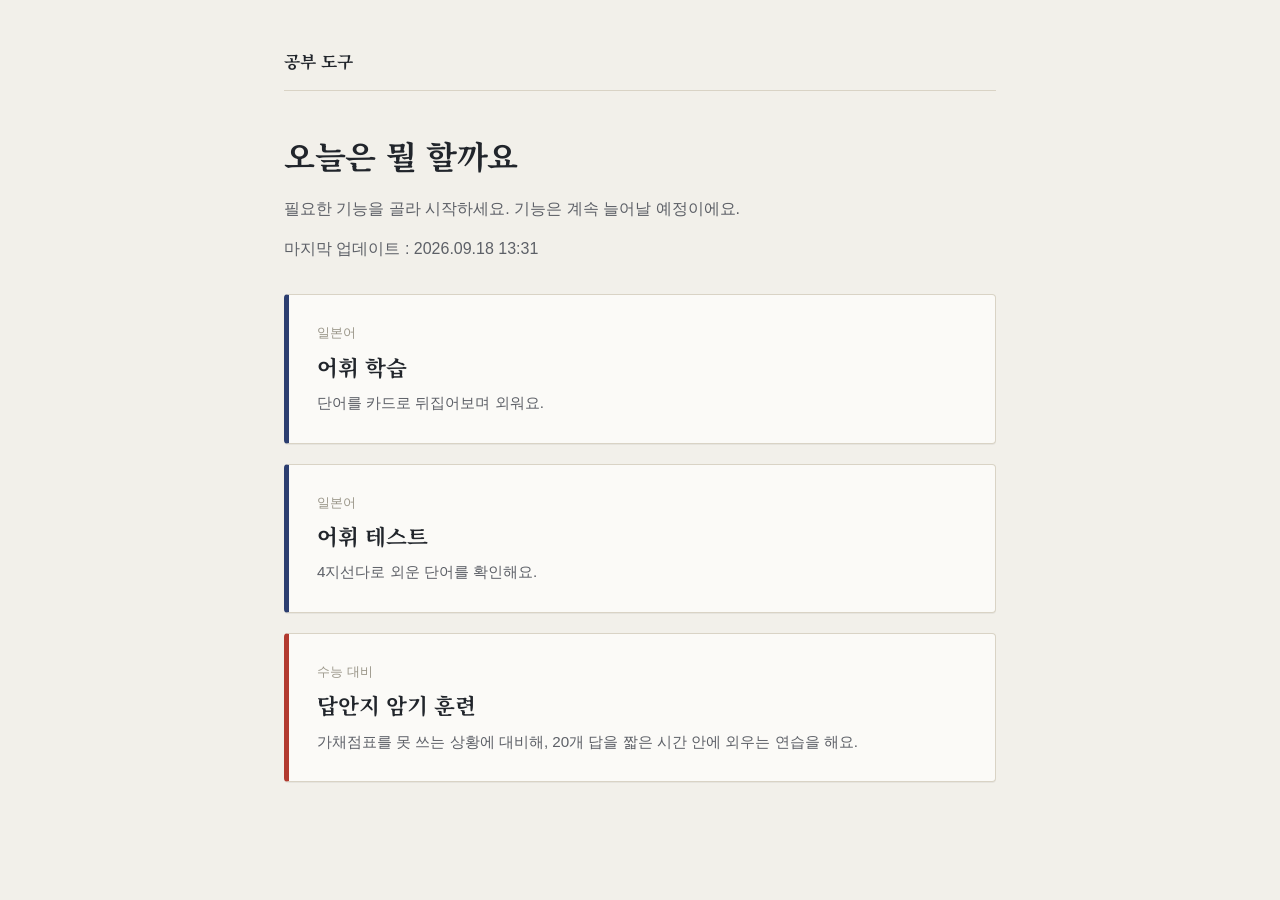
==== index.html @ 59b7ee22 "한자/히라가나/전부로 변경" ====
<!DOCTYPE html>
<html lang="ko">
<head>
<meta charset="UTF-8">
<meta name="viewport" content="width=device-width, initial-scale=1.0">
<title>공부 도구</title>
<link rel="stylesheet" href="css/style.css">
</head>
<body>
<div class="page">

  <div class="topbar">
    <div class="brand">공부 도구</div>
  </div>

  <h1>오늘은 뭘 할까요</h1>
  <p style="color:var(--ink-soft)">필요한 기능을 골라 시작하세요. 기능은 계속 늘어날 예정이에요.</p>
  <p style="color:var(--ink-soft)">마지막 업데이트 : 2026.09.18 13:31</p>

  <div class="tiles">
    <a class="tile vocab" href="vocab.html">
      <div class="kicker">일본어</div>
      <h2>어휘 학습</h2>
      <p>단어를 카드로 뒤집어보며 외워요.</p>
    </a>

    <a class="tile vocab" href="quiz.html">
      <div class="kicker">일본어</div>
      <h2>어휘 테스트</h2>
      <p>4지선다로 외운 단어를 확인해요.</p>
    </a>

    <a class="tile csat" href="csat.html">
      <div class="kicker">수능 대비</div>
      <h2>답안지 암기 훈련</h2>
      <p>가채점표를 못 쓰는 상황에 대비해, 20개 답을 짧은 시간 안에 외우는 연습을 해요.</p>
    </a>
  </div>

</div>
</body>
</html>
---- css/style.css ----
@import url('https://fonts.googleapis.com/css2?family=Noto+Serif+KR:wght@500;700&family=Pretendard&display=swap');

:root {
  --paper: #f2f0ea;
  --paper-line: #d9d3c5;
  --card: #fbfaf7;
  --ink: #21252b;
  --ink-soft: #5d6067;
  --ink-faint: #9a9689;

  --vocab: #2c3e70;
  --vocab-soft: #e7eaf3;

  --csat: #b23a2f;
  --csat-soft: #f5e4e1;

  --radius: 4px;
  --shadow: 0 1px 0 rgba(33,37,43,0.06);
}

* { box-sizing: border-box; }

html, body {
  margin: 0;
  padding: 0;
  background: var(--paper);
  color: var(--ink);
  font-family: 'Pretendard', -apple-system, 'Apple SD Gothic Neo', 'Malgun Gothic', sans-serif;
  line-height: 1.55;
}

h1, h2, h3 {
  font-family: 'Noto Serif KR', 'Batang', serif;
  font-weight: 700;
  margin: 0 0 0.4em 0;
  letter-spacing: -0.01em;
}

a { color: inherit; }

.page {
  max-width: 760px;
  margin: 0 auto;
  padding: 48px 24px 96px;
}

.topbar {
  display: flex;
  align-items: baseline;
  justify-content: space-between;
  margin-bottom: 40px;
  padding-bottom: 16px;
  border-bottom: 1px solid var(--paper-line);
}

.topbar .brand {
  font-family: 'Noto Serif KR', serif;
  font-weight: 700;
  font-size: 1.05rem;
}

.topbar nav a {
  text-decoration: none;
  color: var(--ink-soft);
  font-size: 0.92rem;
  margin-left: 20px;
}

.topbar nav a:hover { color: var(--ink); }

/* ---------- Home tiles ---------- */

.tiles {
  display: grid;
  grid-template-columns: 1fr;
  gap: 20px;
  margin-top: 32px;
}

.tile {
  display: block;
  text-decoration: none;
  color: var(--ink);
  background: var(--card);
  border: 1px solid var(--paper-line);
  border-left: 5px solid var(--tile-accent, var(--ink));
  border-radius: var(--radius);
  padding: 28px 28px;
  box-shadow: var(--shadow);
  transition: transform 0.15s ease, box-shadow 0.15s ease;
}

.tile:hover {
  transform: translateY(-2px);
  box-shadow: 0 6px 16px rgba(33,37,43,0.08);
}

.tile.vocab { --tile-accent: var(--vocab); }
.tile.csat { --tile-accent: var(--csat); }

.tile .kicker {
  font-size: 0.82rem;
  color: var(--ink-faint);
  margin-bottom: 6px;
}

.tile h2 { font-size: 1.35rem; margin-bottom: 8px; }
.tile p { margin: 0; color: var(--ink-soft); font-size: 0.95rem; }

/* ---------- Tabs ---------- */

.tabs {
  display: flex;
  gap: 4px;
  margin-bottom: 28px;
  border-bottom: 1px solid var(--paper-line);
}

.tab-btn {
  appearance: none;
  border: none;
  background: transparent;
  padding: 10px 18px;
  font-size: 0.95rem;
  font-family: inherit;
  color: var(--ink-soft);
  cursor: pointer;
  border-bottom: 2px solid transparent;
  margin-bottom: -1px;
}

.tab-btn.active {
  color: var(--ink);
  border-bottom-color: var(--page-accent, var(--ink));
  font-weight: 600;
}

.panel { display: none; }
.panel.active { display: block; }

/* ---------- Buttons ---------- */

.btn {
  appearance: none;
  border: 1px solid var(--paper-line);
  background: var(--card);
  color: var(--ink);
  padding: 10px 18px;
  border-radius: var(--radius);
  font-size: 0.92rem;
  font-family: inherit;
  cursor: pointer;
}

.btn:hover { border-color: var(--ink-faint); }

.btn.primary {
  background: var(--page-accent, var(--ink));
  border-color: var(--page-accent, var(--ink));
  color: #fff;
}

.btn.primary:hover { opacity: 0.92; }

.btn:disabled { opacity: 0.45; cursor: not-allowed; }

.btn-row { display: flex; gap: 10px; flex-wrap: wrap; align-items: center; }

/* ---------- Data box (CSV upload) ---------- */

.data-box {
  border: 1px dashed var(--paper-line);
  border-radius: var(--radius);
  padding: 18px 20px;
  margin-bottom: 32px;
  background: var(--card);
}

.data-box .status {
  font-size: 0.88rem;
  color: var(--ink-soft);
  margin-top: 8px;
}

/* ---------- Flashcard (vocab memorize) ---------- */

.flashcard-wrap {
  display: flex;
  flex-direction: column;
  align-items: center;
  gap: 18px;
}

.flashcard {
  width: 100%;
  max-width: 420px;
  min-height: 220px;
  background: var(--card);
  border: 1px solid var(--paper-line);
  border-top: 3px solid var(--vocab);
  border-radius: var(--radius);
  display: flex;
  flex-direction: column;
  align-items: center;
  justify-content: center;
  padding: 32px 24px;
  cursor: pointer;
  position: relative;
  user-select: none;
}

.flashcard .face-label {
  position: absolute;
  top: 12px;
  left: 16px;
  font-size: 0.75rem;
  color: var(--ink-faint);
}

.flashcard .word {
  font-family: 'Noto Serif KR', serif;
  font-size: 2rem;
  font-weight: 700;
  text-align: center;
}

.flashcard .sub {
  margin-top: 10px;
  color: var(--ink-soft);
  font-size: 1rem;
  text-align: center;
}

.flashcard .hint {
  margin-top: 18px;
  font-size: 0.8rem;
  color: var(--ink-faint);
}

.deck-progress {
  font-size: 0.88rem;
  color: var(--ink-soft);
}

/* ---------- Quiz ---------- */

.quiz-question {
  background: var(--card);
  border: 1px solid var(--paper-line);
  border-top: 3px solid var(--vocab);
  border-radius: var(--radius);
  padding: 28px;
  margin-bottom: 20px;
}

.quiz-question .prompt {
  font-family: 'Noto Serif KR', serif;
  font-size: 1.6rem;
  margin-bottom: 20px;
}

.quiz-choices {
  display: grid;
  gap: 10px;
}

.choice-btn {
  text-align: left;
  padding: 12px 16px;
  border: 1px solid var(--paper-line);
  border-radius: var(--radius);
  background: var(--card);
  font-family: inherit;
  font-size: 0.98rem;
  cursor: pointer;
}

.choice-btn:hover { border-color: var(--vocab); }
.choice-btn.correct { background: #e5f0e6; border-color: #4a7c52; }
.choice-btn.wrong { background: var(--csat-soft); border-color: var(--csat); }

.quiz-result {
  text-align: center;
  padding: 40px 20px;
}

.quiz-result .score {
  font-family: 'Noto Serif KR', serif;
  font-size: 2.4rem;
  font-weight: 700;
  color: var(--vocab);
}

/* ---------- CSAT trainer ---------- */

.timer-select {
  display: flex;
  gap: 10px;
  flex-wrap: wrap;
  margin-bottom: 28px;
}

.timer-opt {
  padding: 10px 20px;
  border: 1px solid var(--paper-line);
  border-radius: var(--radius);
  background: var(--card);
  cursor: pointer;
  font-family: inherit;
}

.timer-opt.active {
  border-color: var(--csat);
  background: var(--csat-soft);
  font-weight: 600;
}

.omr-grid {
  background: var(--card);
  border: 1px solid var(--paper-line);
  border-radius: var(--radius);
  padding: 24px;
}

.omr-row {
  display: grid;
  grid-template-columns: 32px repeat(5, 1fr);
  align-items: center;
  gap: 8px;
  padding: 6px 0;
  border-bottom: 1px solid var(--paper-line);
}

.omr-row:last-child { border-bottom: none; }

.omr-num {
  font-size: 0.85rem;
  color: var(--ink-faint);
  text-align: right;
  padding-right: 6px;
}

.omr-bubble {
  width: 34px;
  height: 34px;
  border-radius: 50%;
  border: 1.5px solid var(--ink-faint);
  display: flex;
  align-items: center;
  justify-content: center;
  font-size: 0.85rem;
  color: var(--ink-soft);
  margin: 0 auto;
  background: var(--paper);
  cursor: default;
}

.omr-bubble.filled {
  background: var(--csat);
  border-color: var(--csat);
  color: #fff;
}

.omr-bubble.clickable { cursor: pointer; }
.omr-bubble.clickable:hover { border-color: var(--csat); }

.omr-bubble.answer-correct {
  background: #4a7c52;
  border-color: #4a7c52;
  color: #fff;
}

.omr-bubble.answer-wrong {
  background: var(--csat);
  border-color: var(--csat);
  color: #fff;
}

.timer-display {
  text-align: center;
  font-family: 'Noto Serif KR', serif;
  font-size: 3rem;
  font-weight: 700;
  color: var(--csat);
  margin-bottom: 20px;
}

.csat-result {
  text-align: center;
  padding: 30px 20px;
}

.csat-result .score {
  font-family: 'Noto Serif KR', serif;
  font-size: 2.4rem;
  font-weight: 700;
  color: var(--csat);
}

.center { text-align: center; }
.mt-24 { margin-top: 24px; }
.hidden { display: none !important; }

@media (max-width: 480px) {
  .flashcard .word { font-size: 1.5rem; }
  .omr-bubble { width: 28px; height: 28px; font-size: 0.75rem; }
}
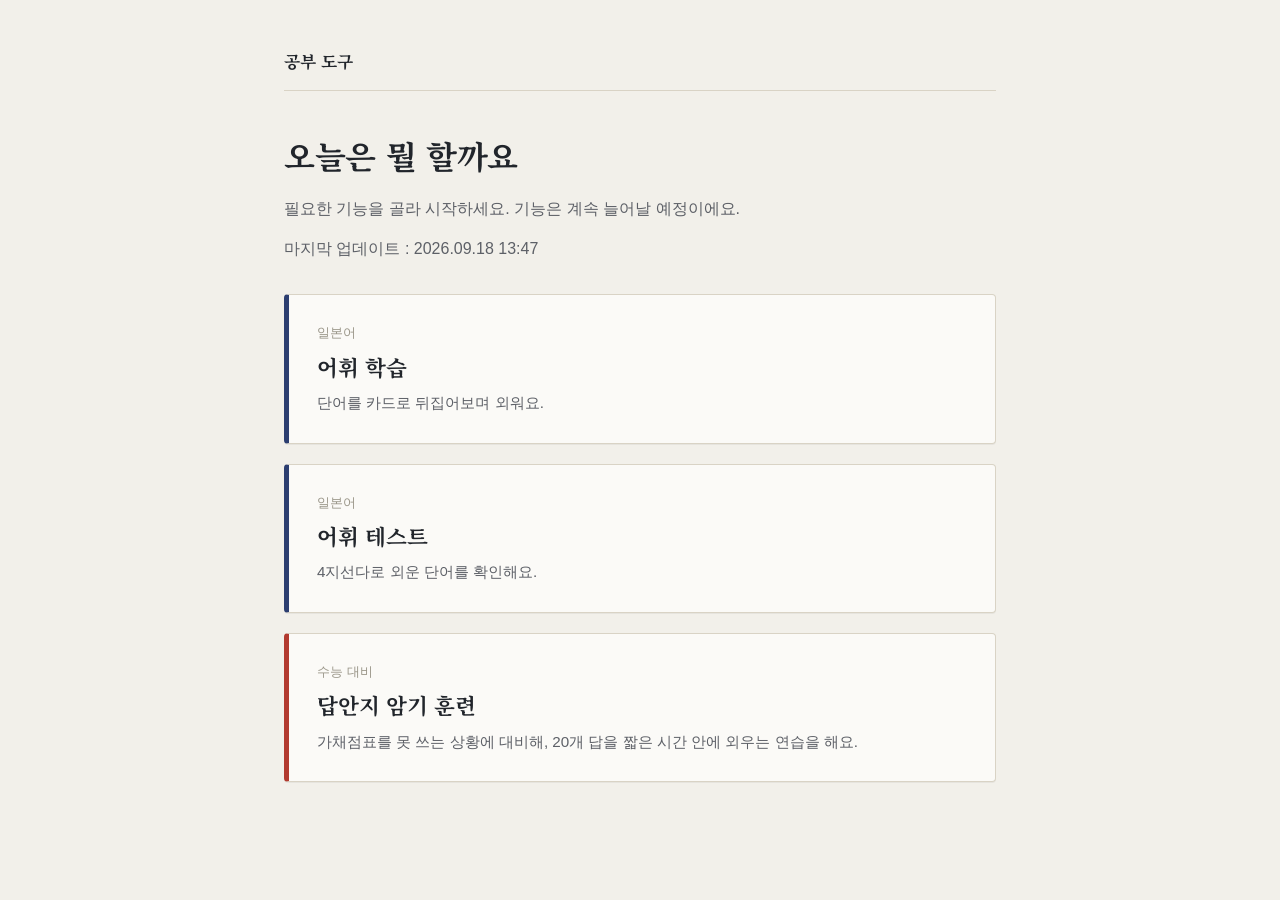
==== commit bc1b4f60: "암기 방식 추가" ====
--- a/index.html
+++ b/index.html
@@ -15,7 +15,7 @@
 
   <h1>오늘은 뭘 할까요</h1>
   <p style="color:var(--ink-soft)">필요한 기능을 골라 시작하세요. 기능은 계속 늘어날 예정이에요.</p>
-  <p style="color:var(--ink-soft)">마지막 업데이트 : 2026.09.18 13:31</p>
+  <p style="color:var(--ink-soft)">마지막 업데이트 : 2026.09.18 13:47</p>
 
   <div class="tiles">
     <a class="tile vocab" href="vocab.html">
--- a/css/style.css
+++ b/css/style.css
@@ -401,7 +401,77 @@
 .mt-24 { margin-top: 24px; }
 .hidden { display: none !important; }
 
+/* ---------- Word list (단어보기) ---------- */
+
+.word-list {
+  border: 1px solid var(--paper-line);
+  border-radius: var(--radius);
+  overflow: hidden;
+  background: var(--card);
+}
+
+.word-row {
+  display: grid;
+  grid-template-columns: 44px 1.3fr 1.4fr 90px;
+  gap: 10px;
+  align-items: baseline;
+  padding: 10px 16px;
+  border-bottom: 1px solid var(--paper-line);
+  font-size: 0.92rem;
+}
+
+.word-row:last-child { border-bottom: none; }
+
+.word-row.header {
+  background: var(--vocab-soft);
+  font-weight: 600;
+  font-size: 0.82rem;
+  color: var(--ink-soft);
+}
+
+.word-row .num { color: var(--ink-faint); font-size: 0.85rem; }
+.word-row .jp { font-weight: 600; }
+.word-row .jp .kanji-hint { color: var(--ink-faint); font-weight: 400; margin-left: 4px; }
+.word-row .pos { color: var(--ink-soft); font-size: 0.85rem; }
+
+.list-pager {
+  display: flex;
+  align-items: center;
+  justify-content: center;
+  gap: 16px;
+  margin-top: 20px;
+}
+
+/* ---------- Picker grid (분류학습 / 일일학습) ---------- */
+
+.picker-grid {
+  display: flex;
+  flex-wrap: wrap;
+  gap: 10px;
+}
+
+.picker-btn {
+  padding: 12px 18px;
+  border: 1px solid var(--paper-line);
+  border-radius: var(--radius);
+  background: var(--card);
+  cursor: pointer;
+  font-family: inherit;
+  font-size: 0.92rem;
+  text-align: left;
+}
+
+.picker-btn:hover { border-color: var(--vocab); }
+
+.picker-btn .count {
+  display: block;
+  font-size: 0.78rem;
+  color: var(--ink-faint);
+  margin-top: 2px;
+}
+
 @media (max-width: 480px) {
   .flashcard .word { font-size: 1.5rem; }
   .omr-bubble { width: 28px; height: 28px; font-size: 0.75rem; }
-}
+  .word-row { grid-template-columns: 30px 1fr 1fr 60px; font-size: 0.82rem; }
+}
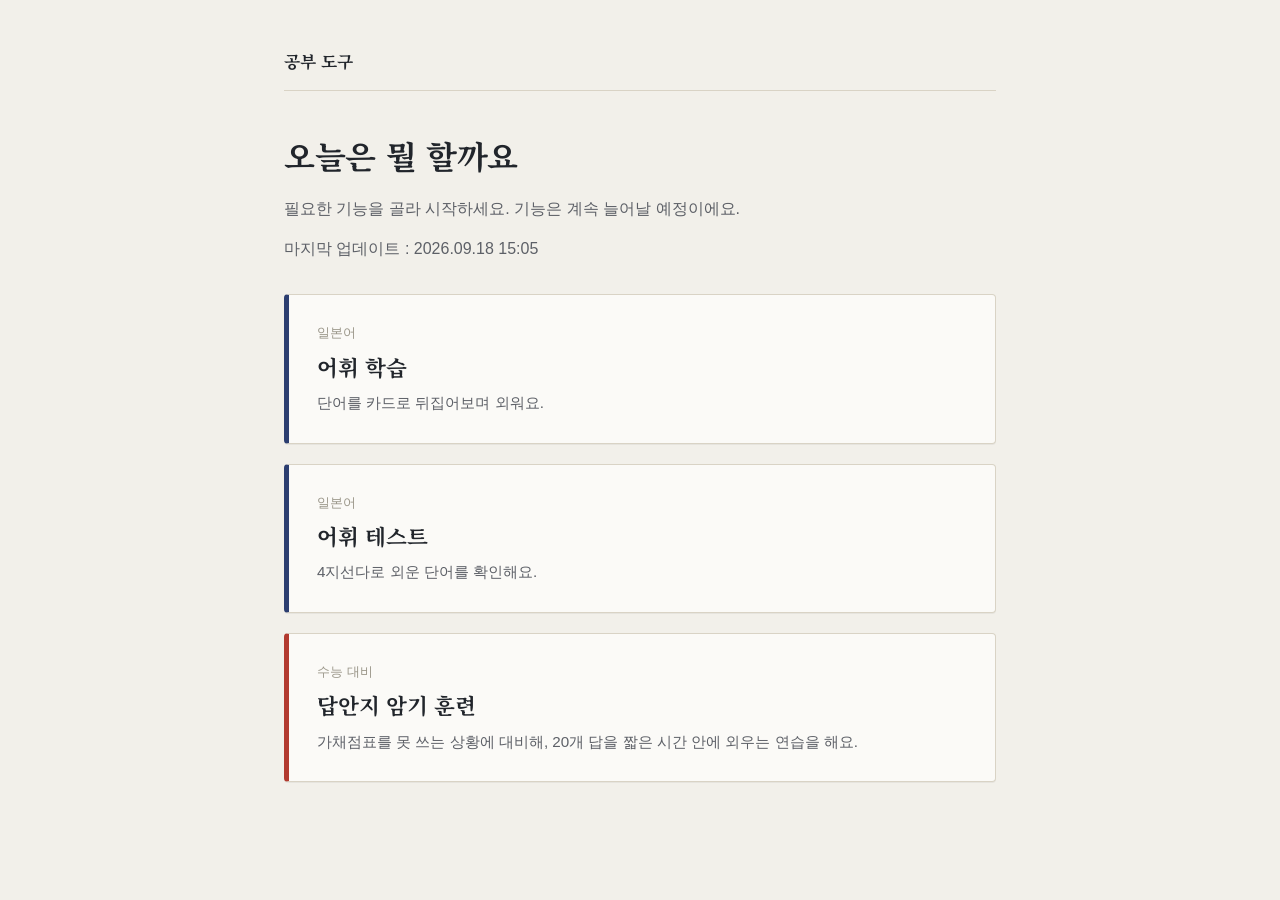
==== commit eedde48d: "수정일자 갱신" ====
--- a/index.html
+++ b/index.html
@@ -15,7 +15,7 @@
 
   <h1>오늘은 뭘 할까요</h1>
   <p style="color:var(--ink-soft)">필요한 기능을 골라 시작하세요. 기능은 계속 늘어날 예정이에요.</p>
-  <p style="color:var(--ink-soft)">마지막 업데이트 : 2026.09.18 13:47</p>
+  <p style="color:var(--ink-soft)">마지막 업데이트 : 2026.09.18 15:05</p>
 
   <div class="tiles">
     <a class="tile vocab" href="vocab.html">
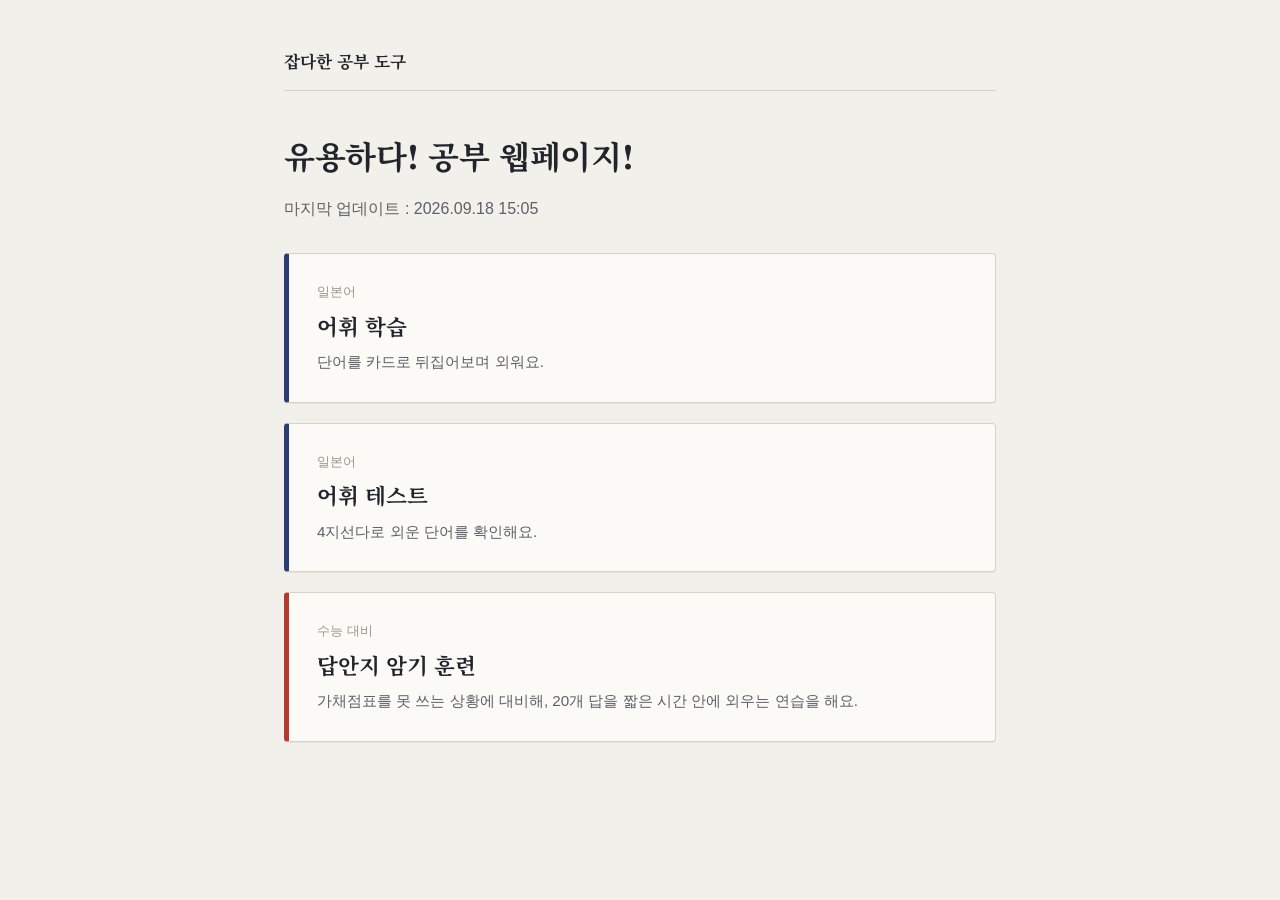
==== commit 2883e3eb: "5열로 수정 재시도" ====
--- a/index.html
+++ b/index.html
@@ -3,18 +3,17 @@
 <head>
 <meta charset="UTF-8">
 <meta name="viewport" content="width=device-width, initial-scale=1.0">
-<title>공부 도구</title>
+<title>잡다한 공부 도구</title>
 <link rel="stylesheet" href="css/style.css">
 </head>
 <body>
 <div class="page">
 
   <div class="topbar">
-    <div class="brand">공부 도구</div>
+    <div class="brand">잡다한 공부 도구</div>
   </div>
 
-  <h1>오늘은 뭘 할까요</h1>
-  <p style="color:var(--ink-soft)">필요한 기능을 골라 시작하세요. 기능은 계속 늘어날 예정이에요.</p>
+  <h1>유용하다! 공부 웹페이지!</h1>
   <p style="color:var(--ink-soft)">마지막 업데이트 : 2026.09.18 15:05</p>
 
   <div class="tiles">
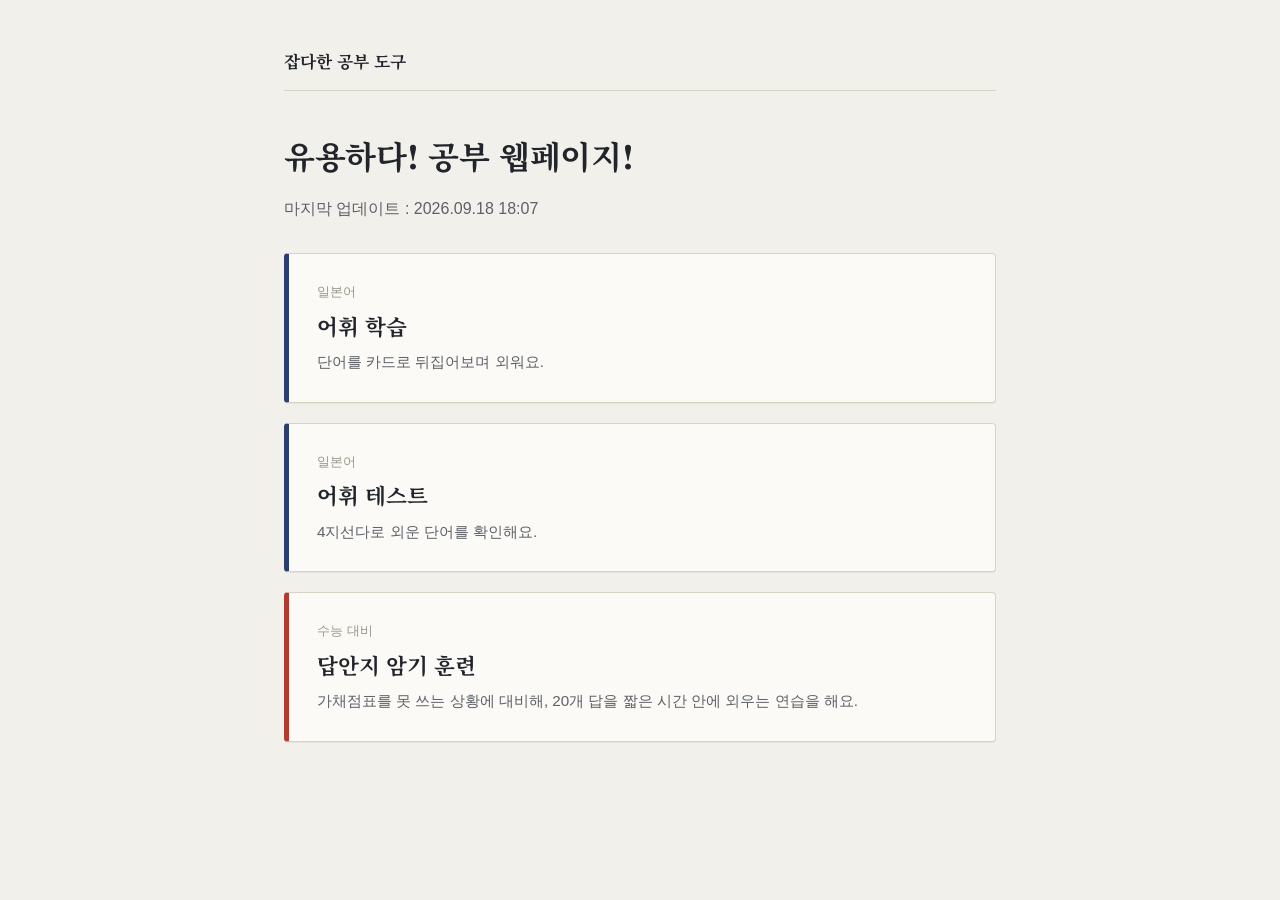
==== commit d825cdf6: "DB수정" ====
--- a/index.html
+++ b/index.html
@@ -14,7 +14,7 @@
   </div>
 
   <h1>유용하다! 공부 웹페이지!</h1>
-  <p style="color:var(--ink-soft)">마지막 업데이트 : 2026.09.18 15:05</p>
+  <p style="color:var(--ink-soft)">마지막 업데이트 : 2026.09.18 18:07</p>
 
   <div class="tiles">
     <a class="tile vocab" href="vocab.html">
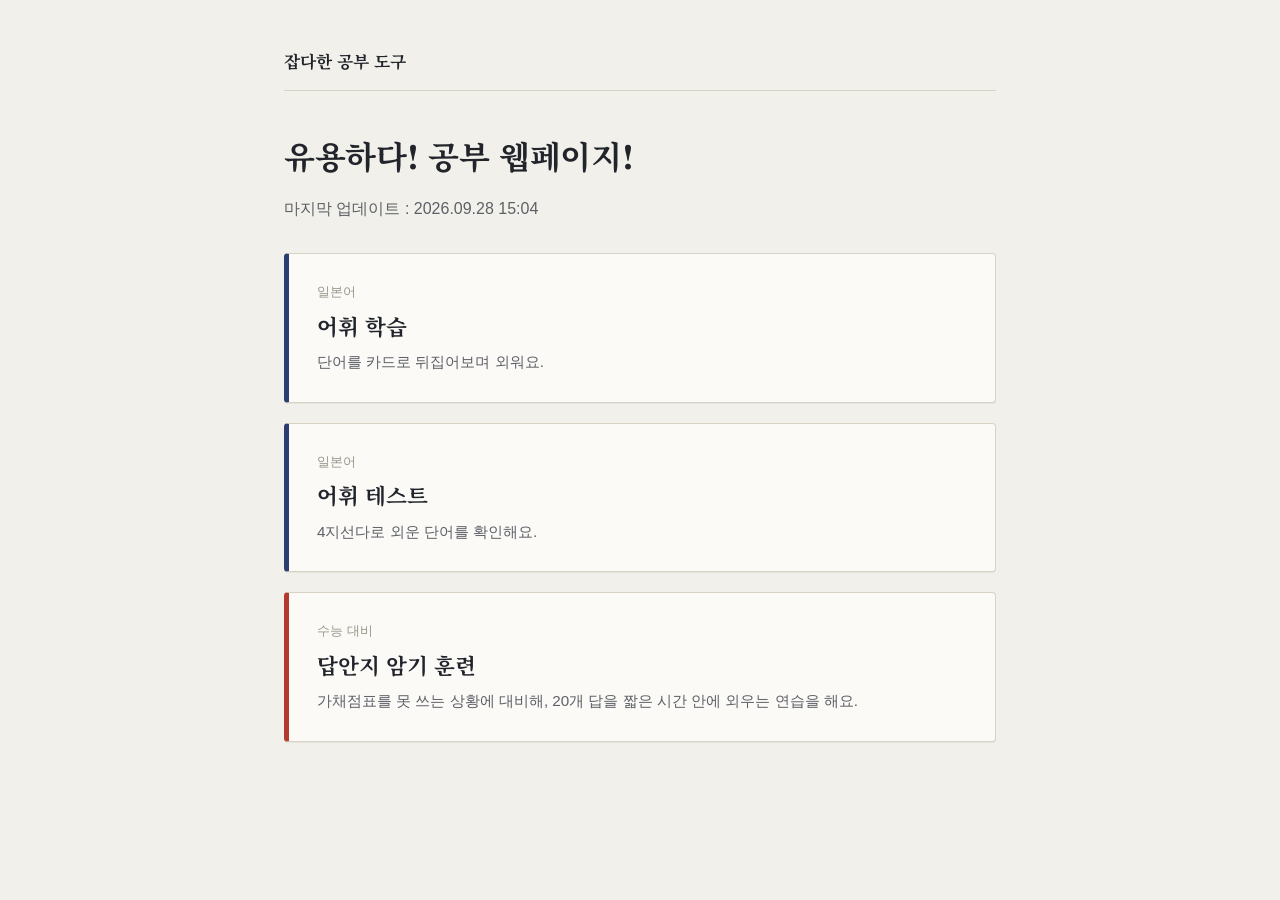
==== commit a78cd98d: "ui수정" ====
--- a/index.html
+++ b/index.html
@@ -14,7 +14,7 @@
   </div>
 
   <h1>유용하다! 공부 웹페이지!</h1>
-  <p style="color:var(--ink-soft)">마지막 업데이트 : 2026.09.18 18:07</p>
+  <p style="color:var(--ink-soft)">마지막 업데이트 : 2026.09.28 15:04</p>
 
   <div class="tiles">
     <a class="tile vocab" href="vocab.html">
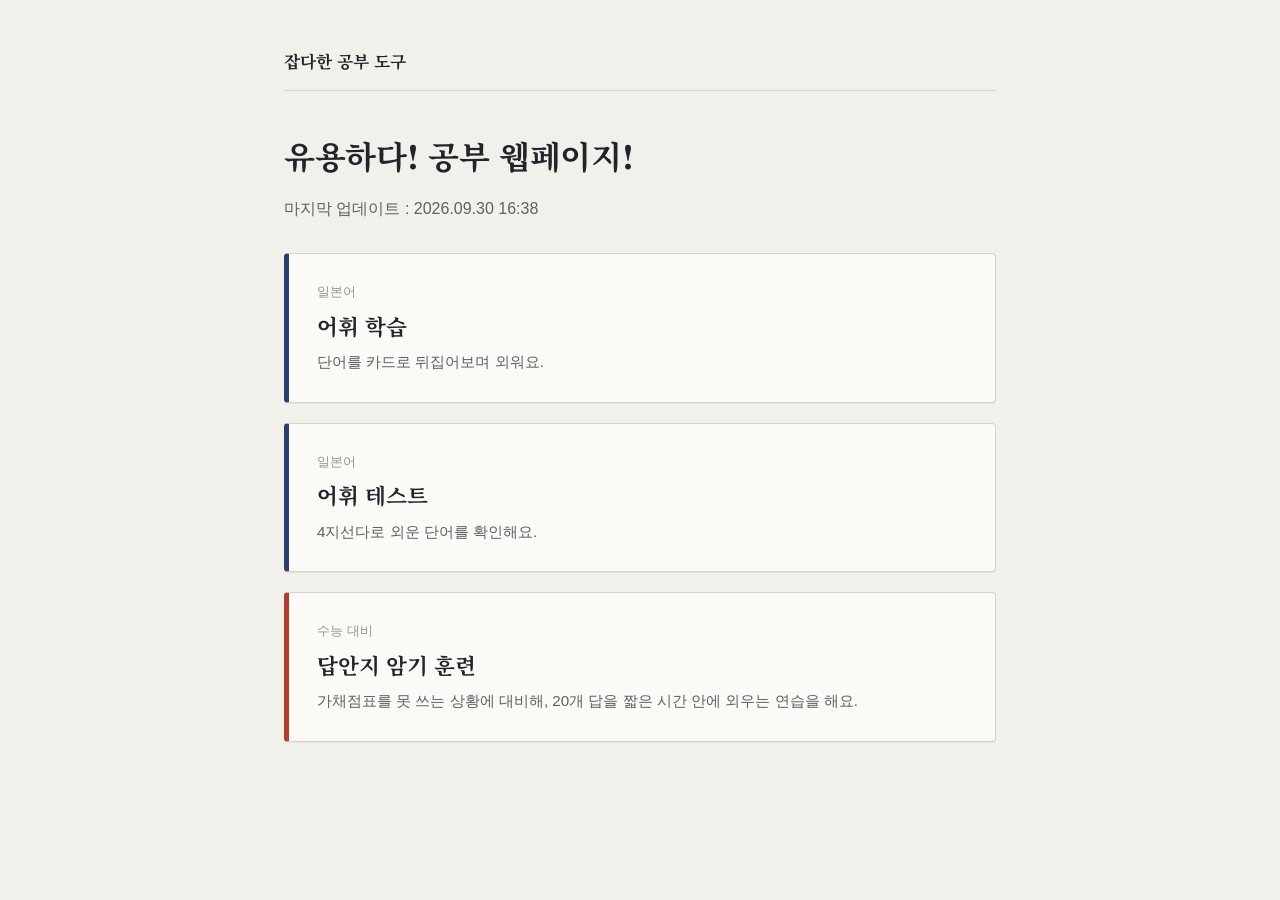
==== commit aadc6253: "tts사용 ui수정" ====
--- a/index.html
+++ b/index.html
@@ -14,7 +14,7 @@
   </div>
 
   <h1>유용하다! 공부 웹페이지!</h1>
-  <p style="color:var(--ink-soft)">마지막 업데이트 : 2026.09.28 15:04</p>
+  <p style="color:var(--ink-soft)">마지막 업데이트 : 2026.09.30 16:38</p>
 
   <div class="tiles">
     <a class="tile vocab" href="vocab.html">
--- a/css/style.css
+++ b/css/style.css
@@ -474,4 +474,69 @@
   .flashcard .word { font-size: 1.5rem; }
   .omr-bubble { width: 28px; height: 28px; font-size: 0.75rem; }
   .word-row { grid-template-columns: 30px 1fr 1fr 60px; font-size: 0.82rem; }
+}
+
+/* ---------- 스위치(체크박스형 토글) ---------- */
+
+.switch-row {
+  display: flex;
+  align-items: center;
+  gap: 10px;
+  margin-bottom: 18px;
+  cursor: pointer;
+  width: fit-content;
+}
+
+.switch {
+  position: relative;
+  display: inline-block;
+  width: 42px;
+  height: 24px;
+  flex: 0 0 auto;
+}
+
+.switch input {
+  opacity: 0;
+  width: 0;
+  height: 0;
+}
+
+.switch-slider {
+  position: absolute;
+  inset: 0;
+  background: var(--paper-line);
+  border-radius: 24px;
+  cursor: pointer;
+  transition: background 0.15s ease;
+}
+
+.switch-slider::before {
+  content: "";
+  position: absolute;
+  height: 18px;
+  width: 18px;
+  left: 3px;
+  top: 3px;
+  background: #fff;
+  border-radius: 50%;
+  transition: transform 0.15s ease;
+  box-shadow: 0 1px 2px rgba(33, 37, 43, 0.25);
+}
+
+.switch input:checked + .switch-slider {
+  background: var(--page-accent, var(--ink));
+}
+
+.switch input:checked + .switch-slider::before {
+  transform: translateX(18px);
+}
+
+.switch-label {
+  font-size: 0.92rem;
+  color: var(--ink-soft);
+}
+
+.speak-btn {
+  font-size: 1rem;
+  line-height: 1;
 }
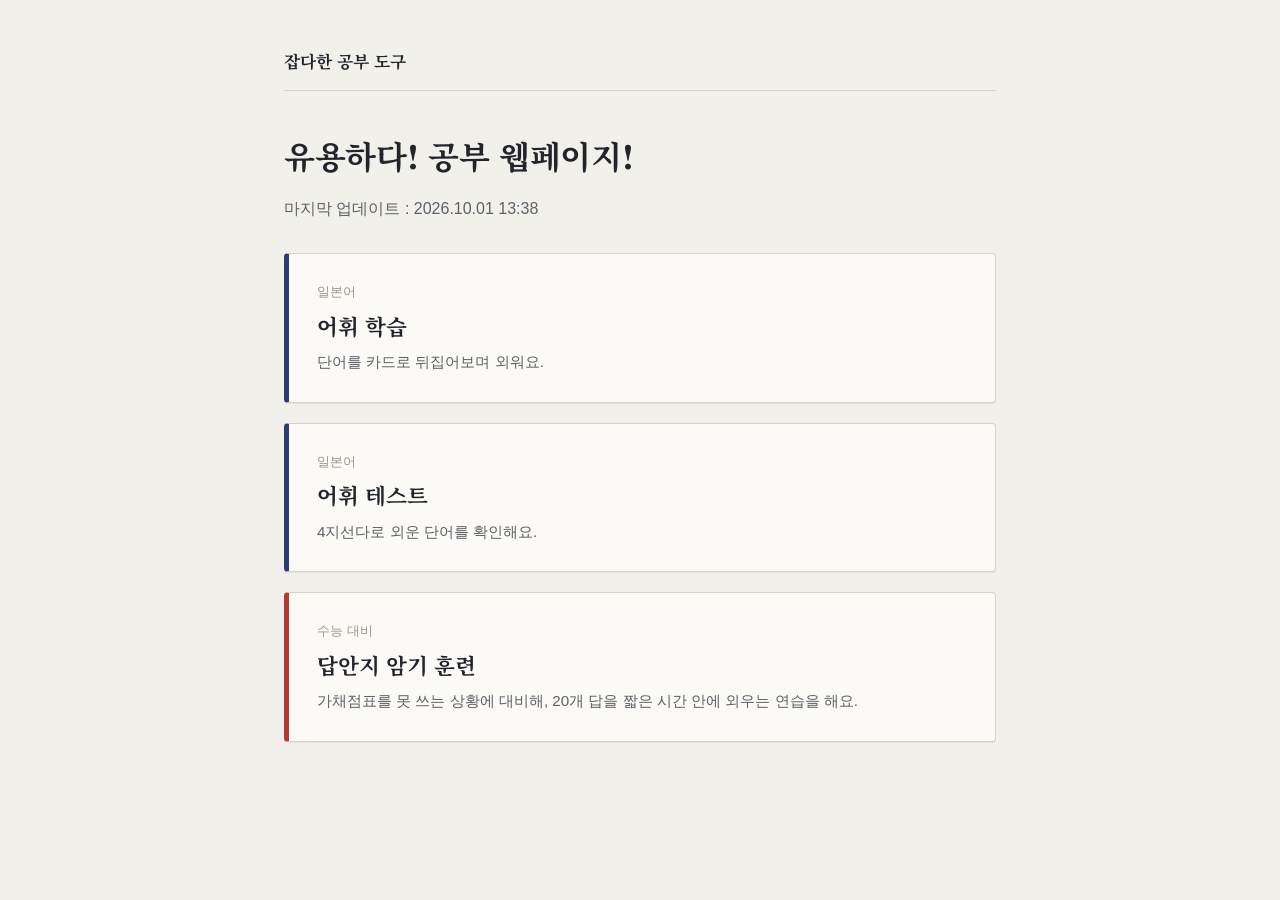
==== commit a6c2af42: "퀴즈 개선" ====
--- a/index.html
+++ b/index.html
@@ -14,7 +14,7 @@
   </div>
 
   <h1>유용하다! 공부 웹페이지!</h1>
-  <p style="color:var(--ink-soft)">마지막 업데이트 : 2026.09.30 16:38</p>
+  <p style="color:var(--ink-soft)">마지막 업데이트 : 2026.10.01 13:38</p>
 
   <div class="tiles">
     <a class="tile vocab" href="vocab.html">
